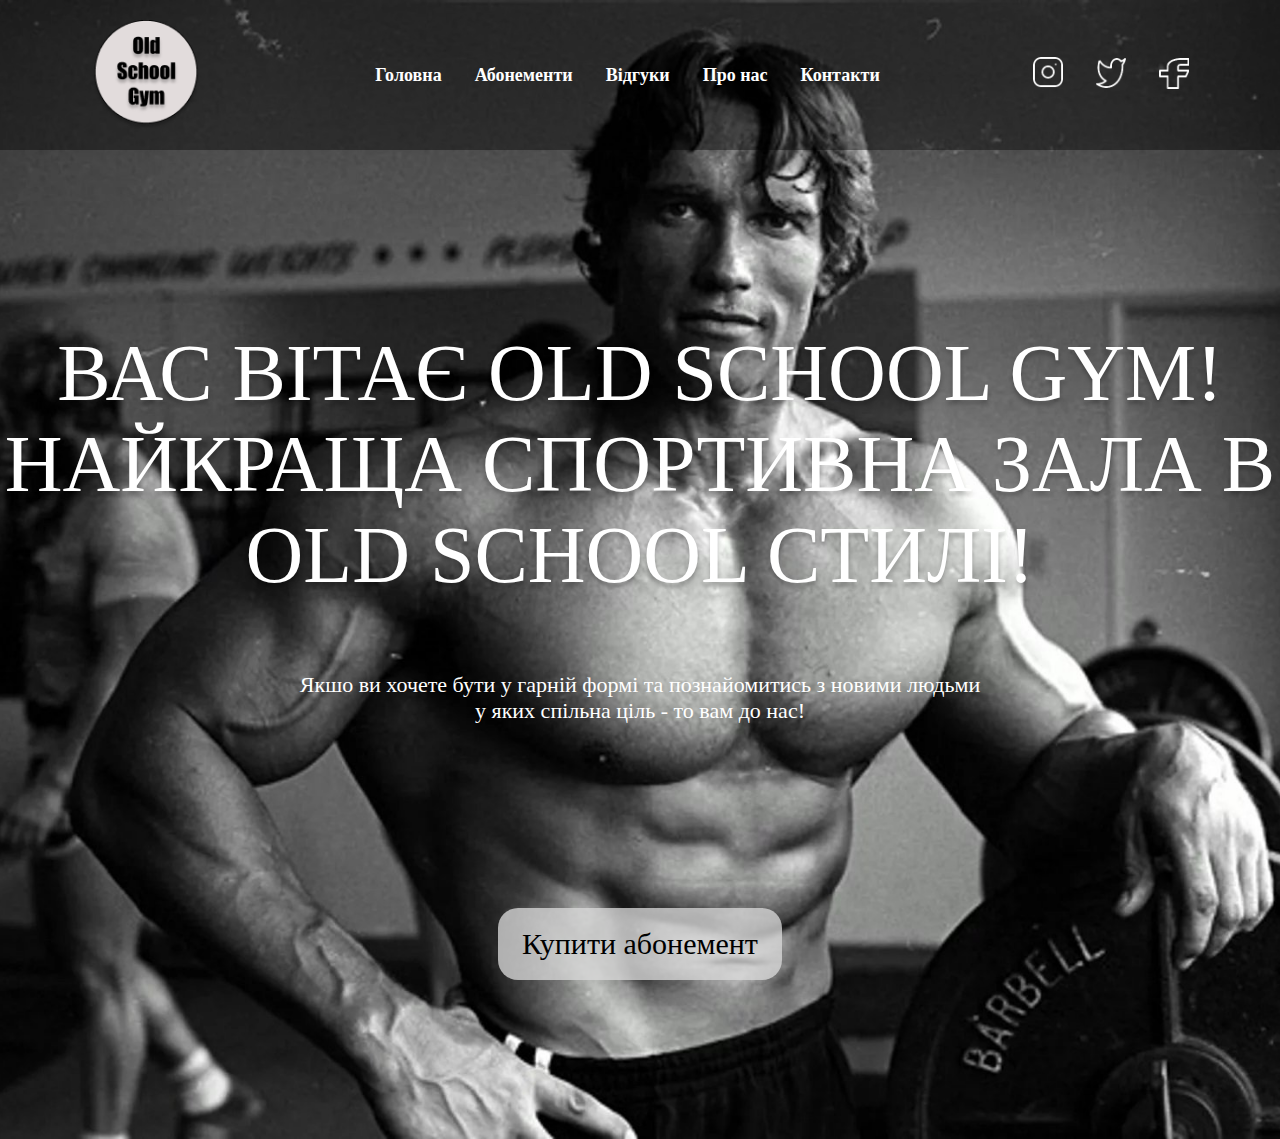
==== index.html @ 31a354cc "first commit" ====
<!DOCTYPE html>
<html lang="en">
<head>
    <meta charset="UTF-8">
    <meta http-equiv="X-UA-Compatible" content="IE=edge">
    <meta name="viewport" content="width=device-width, initial-scale=1.0">
    <link rel="stylesheet" href="./style.css">
    <title>Old School Gym</title>
</head>
<body>
    <header>
        <img src="./img/Group 1.png" alt="logo" width="110px">
        <nav>
            <ul>
                <li><a href="./index.html">Головна</a></li>
                <li><a href="./ticket.html">Абонементи</a></li>
                <li><a href="./review.html">Відгуки</a></li>
                <li><a href="./aboutUs.html">Про нас</a></li>
                <li><a href="./contacts.html">Контакти</a></li>
            </ul>
        </nav>
        <ul>
            <li><a href=""><img src="./img/image7.png" alt="instagram" width="30px"></a></li>
            <li><a href=""><img src="./img/image8.png" alt="twitter" width="30px"></a></li>
            <li><a href=""><img src="./img/image9.png" alt="facebook" width="30px"></a></li>
        </ul>
    </header>
    <main>
        <div class="hero">
            <h1>вАс вітає old school gym!
                найкраща спортивна зала в old school стилі!</h1>
            <p>Якшо ви хочете бути у гарній формі та познайомитись з новими людьми у яких спільна ціль - то вам до нас!</p>
        </div>
        <a href="./ticket.html">Купити абонемент</a>
    </main>
</body>
</html>
---- style.css ----
* {
    margin: 0;
    padding: 0;
}

body {
    background-image: url(./img/index_bg.png);
    background-clip: padding-box;
    background-size: cover;
    background-position: center;

    background-repeat: no-repeat;
}

header {
    height: 150px;
    display: flex;
    justify-content: center;
    align-items: center;
    background-color: rgba(0, 0, 0, 0.406);
}

header>img {
    margin-right: 174px;
}

header>nav>ul {
    font-family: Montserrat;
    font-size: 18px;
    font-style: normal;
    font-weight: 700;
    line-height: normal;
    list-style: none;

    display: flex;
    gap: 33px;

    margin-right: 153px;
}

header>nav>ul>li>a {
    color: white;
    text-decoration: none;
}


header>ul {
    list-style: none;
    display: flex;
    gap: 33px;
}

header>ul>li {
    text-decoration: none;
}

.hero {
    margin-top: 178px;
    flex-direction: column;
    text-align: center;
}

.hero>h1 {


    text-shadow: 0px 4px 4px rgba(0, 0, 0, 0.25);
    font-family: Montserrat;
    font-size: 80px;
    font-style: normal;
    font-weight: 400;
    line-height: normal;
    text-transform: uppercase;
    color: white;
}

.hero>p {
    margin-top: 71px;
    display: inline-block;
    width: 690px;
    text-align: center;
    font-family: Montserrat;
    font-size: 22px;
    font-style: normal;
    font-weight: 500;
    line-height: normal;
    color: white;
}

main {
    display: flex;
    flex-direction: column;
    align-items: center;
}

main>a {

    margin-top: 184px;
    margin-bottom: 159px;
    text-decoration: none;

    display: inline-block;
    color: #000;
    text-align: center;
    font-family: Haettenschweiler;
    font-size: 30px;
    font-style: normal;
    font-weight: 400;
    line-height: normal;

    background: #d9d9d9c4;

    width: 250px;



    padding: 19px 17px;
    border-radius: 20px;
}
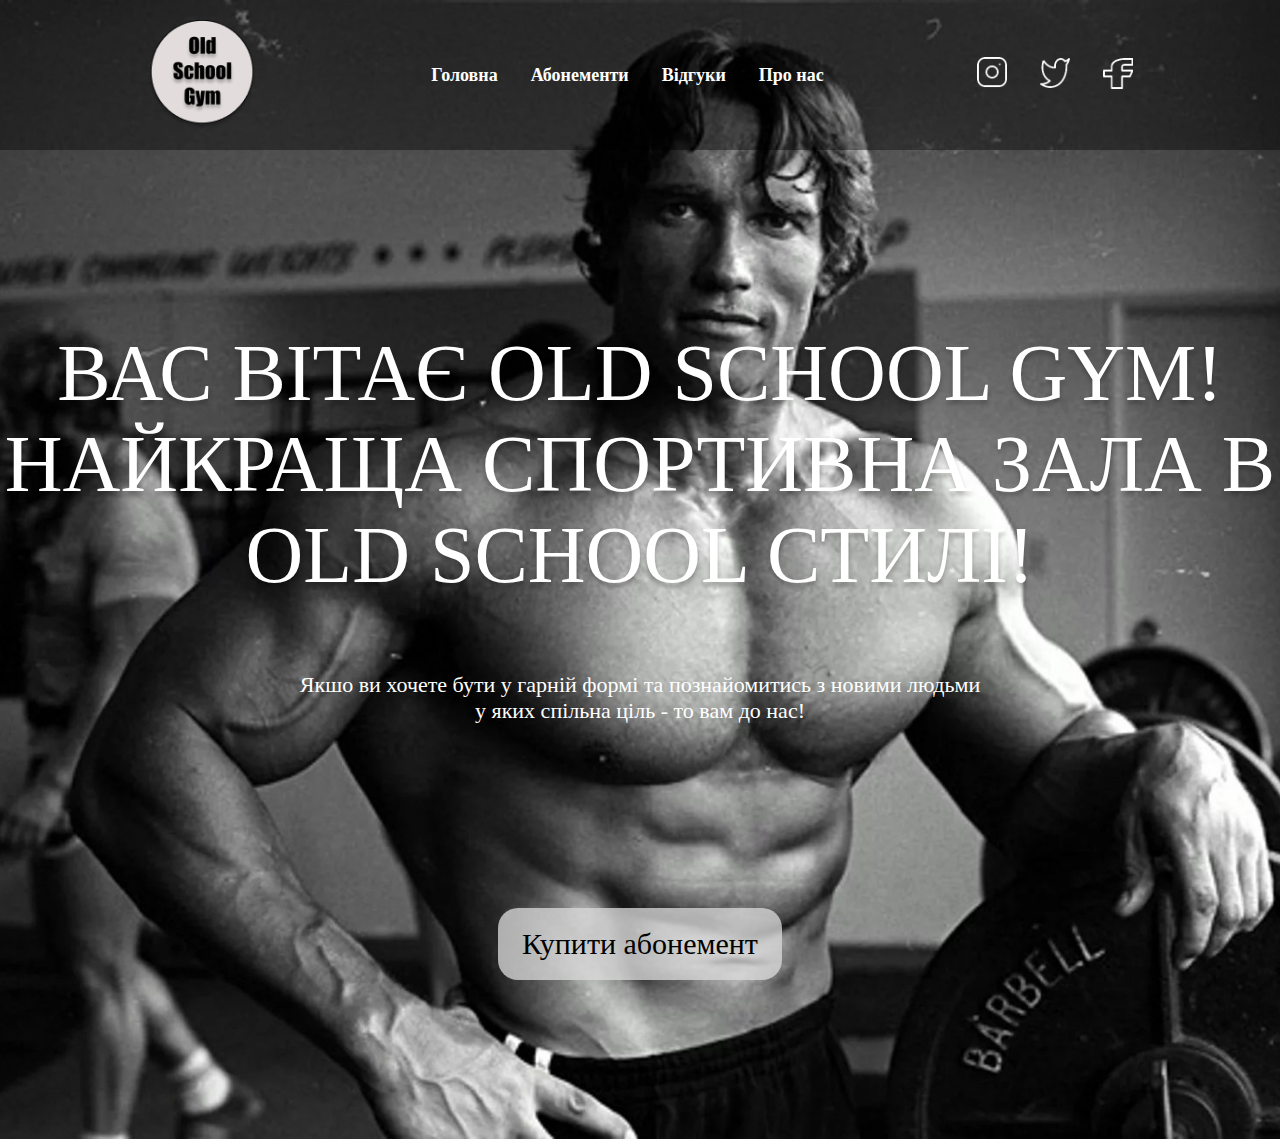
==== commit e1db303f: "1" ====
--- a/index.html
+++ b/index.html
@@ -16,7 +16,7 @@
                 <li><a href="./ticket.html">Абонементи</a></li>
                 <li><a href="./review.html">Відгуки</a></li>
                 <li><a href="./aboutUs.html">Про нас</a></li>
-                <li><a href="./contacts.html">Контакти</a></li>
+                
             </ul>
         </nav>
         <ul>
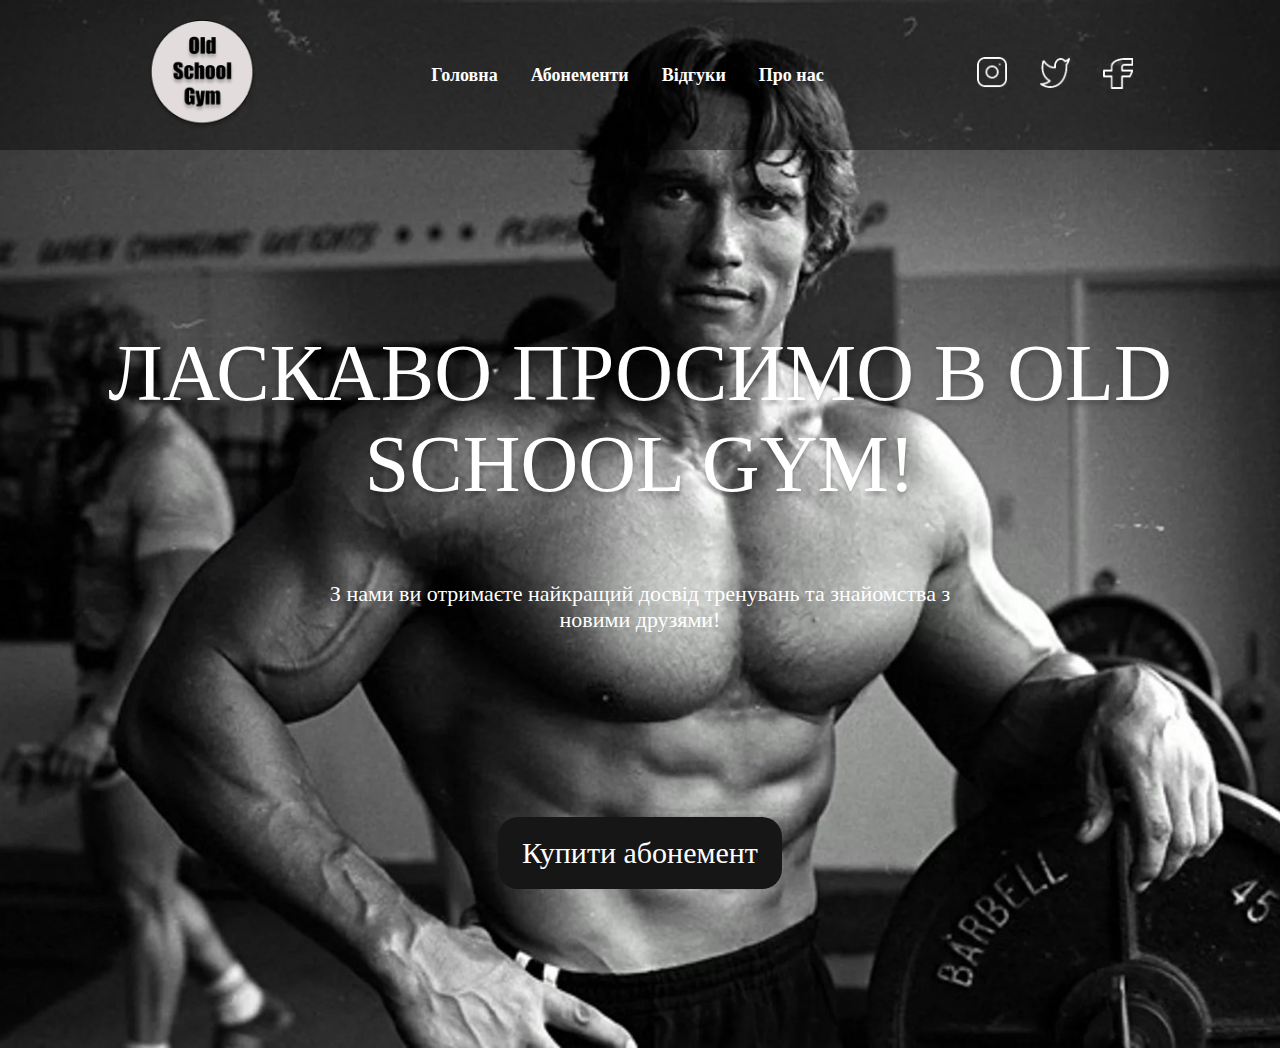
==== commit 125a319e: "1" ====
--- a/index.html
+++ b/index.html
@@ -33,5 +33,7 @@
         </div>
         <a href="./ticket.html">Купити абонемент</a>
     </main>
+    <script src="script.js">
+    </script>
 </body>
 </html>--- a/style.css
+++ b/style.css
@@ -71,8 +71,15 @@
     line-height: normal;
     text-transform: uppercase;
     color: white;
+    opacity: 0; /* Початкова прозорість */
+    transform: translateY(20px); /* Початкове положення по вертикалі */
+    transition: opacity 1s, transform 1s; /* Затримка анімації 1 секунда */
+    
 }
-
+.hero.animate h1 {
+    opacity: 1; 
+    transform: translateY(0); 
+}
 .hero>p {
     margin-top: 71px;
     display: inline-block;
@@ -110,9 +117,22 @@
     background: #d9d9d9c4;
 
     width: 250px;
+    display: inline-block;
+    padding: 10px 20px;
+    background-color: #161616;
+    color: #fff;
+    text-decoration: none;
+    border-radius: 5px;
+    transition: background-color 0.3s;
+}
 
+main a:hover {
 
+    background-color: rgb(59, 59, 59);
+}
 
-    padding: 19px 17px;
-    border-radius: 20px;
+main a   { 
+
+   padding: 19px 17px;
+   border-radius: 20px;
 }
